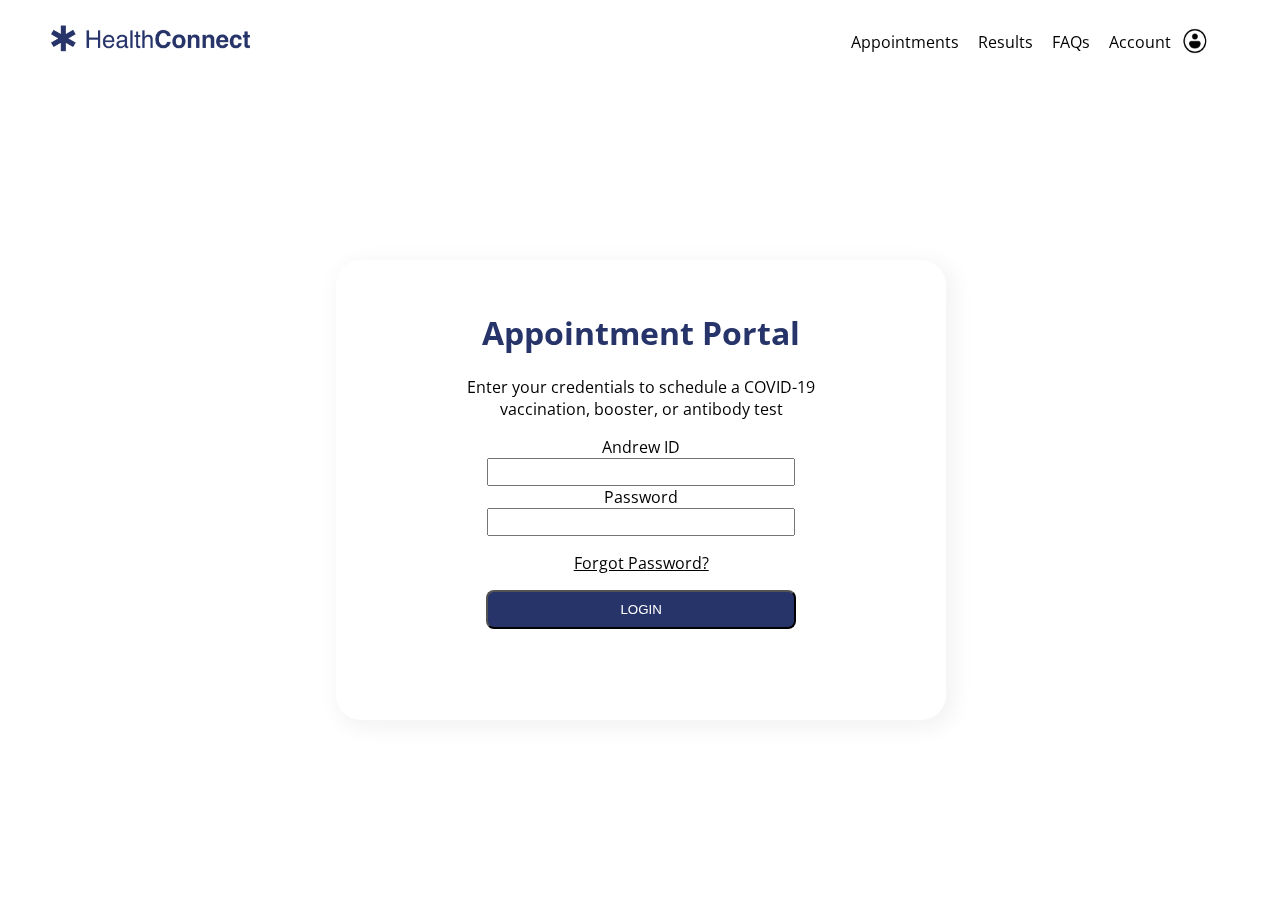
==== index.html @ 1c45d636 "Initial commit, adding files" ====
<!DOCTYPE html>
<html lang="en">
<head>
	<title>HealthConnect Appointment Portal</title>
	<link rel="stylesheet" type="text/css" href="style.css">
	<link rel="preconnect" href="https://fonts.googleapis.com">
	<link rel="preconnect" href="https://fonts.gstatic.com" crossorigin>
	<link href="https://fonts.googleapis.com/css2?family=Open+Sans:wght@300;400;600;700&display=swap" rel="stylesheet">
	<script src="main.js" type="text/javascript"></script>
</head>

<body>
<!--- navogation bar -->
<div class="navigationbar">
	<a href="index.html">
		<img class="logo" src="HealthConnect-Logo.png" alt="HealthConnect Logo" href="index.html">
	</a>
	<div class="navtabs">
		<ul>
			<a href="appointments.html">Appointments</a>
			<a href="results.html">Results</a>
			<a>FAQs</a>
			<a>Account</a>
			<img class="accounticon" alt="account icon" src=account-icon.png >
		</ul>
	</div>
</div>

<!--- login module -->
<div class="login">
	<h1 class="heading">Appointment Portal</h1>
	<p> Enter your credentials to schedule a COVID-19 <br> vaccination, booster, or antibody test</p>
	<form>
		<label for="andrewid">Andrew ID</label><br>
		<input class="logintextfield" type="text" id="andrewid" name=andrewid><br>
		<label for="password">Password</label><br>
		<input class="logintextfield" type="text" id="password" name="password">
		<p class="forgotpassword"> Forgot Password? </p>
		<a href="appointments.html">
			<button class="button" type="button"> LOGIN </button>
		</a>
	</form>

</body>
</html>
---- style.css ----
/* styles for headings, paragraphs, and table data */

h1 {
    color: rgb(39, 52, 105);
    font-family: 'Open Sans', sans-serif;
}

h3 {
    color:  rgb(39, 52, 105);
    font-family: 'Open Sans', sans-serif;
}

h4 {
    font-family: 'Open Sans', sans-serif;
    color:  rgb(109,109,109);
    font-size: 18px;
}

a {
    text-decoration:  none;
    color: black;
}

p {
    font-family: 'Open Sans', sans-serif;
    font-weight: regular;
}

th {
    background-color: rgb(39, 52, 105);
    color: white;
    padding:  7px;
    font-weight:  normal;
}

td {
    border-bottom:  2px solid rgb(244,244,244);
    padding:  7px;
    }

table {
    border-collapse: collapse;
}

/* styles for different classes */

.currentpage {
    font-family: 'Open Sans', sans-serif;
    color: rgb(39, 52, 105);
    font-weight:  bold;
}

.navigationbar {
    font-family: 'Open Sans', sans-serif;
}

.logo {
    width:  244px;
    height:  38px;
    position: fixed; top: 23px;
    padding-left:  40px;
}

.navtabs {
    text-align:  right;
    position: fixed; top:  2px; right:  20px;
    padding-right:  40px;
    word-spacing:  15px;
}

.accounticon {
    width:  30px;
    height:  30px;
    position:  relative; top:  8px; right:  10px;
}

.login {
    text-align:  center;
    font-family: 'Open Sans', sans-serif;
    position:  fixed; top:  60%; left:  54%; margin-top:  -50px; margin-left: -50px;
    transform:  translate(-50%, -50%);
    border-radius:  25px;
    box-shadow:  5px 5px 20px 5px rgb(244,244,244);
    width:  550px;
    height:  400px;
    padding: 30px;
    border:  1px;
}

.button {
    background-color:rgb(39, 52, 105);
    border-radius:  8px;
    padding:  10px 132px;
    color:  white;
}

.formbutton {
    background-color:rgb(39, 52, 105);
    border-radius:  8px;
    padding:  10px 30px;
    color:  white;
    position:  fixed; left:  200px; top: 520px;
}

.formbutton2 {
    background-color:rgb(244, 244, 244);
    color:  black;
    border-radius:  8px;
    padding:  10px 30px;
    position:  absolute; top:  300px;
}

.formbutton3 {
    background-color:rgb(39, 52, 105);
    border-radius:  8px;
    padding:  10px 30px;
    color:  white;
    position:  relative; top:  -196px; left:  750px;
}

.logintextfield {
    width:  300px;
    height:  22px;
}

.header {
    text-align:  center;
    position:  relative; top:  90px;
}

.appointmentheader {
    text-align:  center;
    position:  relative; top:  100px;
}
.searchbar {
    font-family: 'Open Sans', sans-serif;
    position:  relative; top:  130px; left:  20px;
    word-spacing:  2px;
    border: 1px;
    padding: 15px;
    width: 95%;
    height:  100px;
    border-radius:  25px;
    box-shadow:  5px 5px 20px 5px rgb(244,244,244);
}

.searchicons {
    width:  65px;
    height:  20px;
    position:  relative; top:  3px;
}

.searchbutton {
    background-color:rgb(39, 52, 105);
    border-radius:  8px;
    padding:  5px 30px;
    color:  white;
    position:  relative; left:  50px;
}

.upcomingappointments, .resultstable {
    position:  relative; top:  180px; left:  30px;
    width:  95%;
    font-family: 'Open Sans', sans-serif;
    text-align:  left;
}

.viewdetails {
    text-decoration:  underline;
}

.cancelappointment, .forgotpassword {
    text-decoration:  underline;
}

.locationheading, .dateheading,.appointmentformheader {
    font-weight:  bold;
}

.appointmentformheaderconfirmation {
    font-weight:  bold;
    color: rgb(39, 52, 105);
}

.appointmentformheader2 {
    font-weight:  bold;
    position:  relative; top: 30px;
}

.vaccinelocation {
    font-family: 'Open Sans', sans-serif;
    font-weight: normal;
    line-height:  80%;
    position:  relative; top: -10px; left: 0px;
    border: 1px;
    width: 40%;
    height:  200px;
    padding-top: 10px;
    padding-left: 30px;
    border-radius:  25px;
    box-shadow:  5px 5px 20px 5px rgb(244,244,244);
}

.vaccinelocation2 {
    font-family: 'Open Sans', sans-serif;
    font-weight: normal;
    line-height:  80%;
    position:  relative; bottom:  220px; left: 500px;
    border: 1px;
    width: 40%;
    height:  200px;
    padding-top: 10px;
    padding-left: 30px;
    border-radius:  25px;
    box-shadow:  5px 5px 20px 5px rgb(244,244,244);
}

.goback {
    font-family: 'Open Sans', sans-serif;
    position:  relative; top:  70px; left:  45px;
}

.backbuttonicon {
    position:  relative; top:  5px; right:  5px;
}

.appointmentinformation {
    font-family: 'Open Sans', sans-serif;
    position:  relative; top:  90px; left:  120px;
    border: 1px;
    padding: 60px;
    width: 70%;
    height:  400px;
    border-radius:  25px;
    box-shadow:  5px 5px 20px 5px rgb(244,244,244);
}

.tcsmap {
    position:  absolute; top:  60px; left:  550px;
    width:  400px;
    height:  400px;
}

.resultsheading {
    position:  relative; top:  130px; left:  40px;
}

.schedappointment {
    position: relative; top:  200px; left: 40px;
}

.appointmentformpageheader {
    text-align:  center;
    position:  relative; top:  90px;
}

.progressbar {
    width: 407px;
    height:  51px;
}

.appointmentforminformation {
    font-family: 'Open Sans', sans-serif;
    position:  relative; top:  100px; left:  140px;
    border: 1px;
    padding:  5px 50px;
    width: 70%;
    height:  380px;
    border-radius:  25px;
    box-shadow:  5px 5px 20px 5px rgb(244,244,244);
}

.appointmentforminformation2 {
    font-family: 'Open Sans', sans-serif;
    position:  relative; top:  100px; left:  140px;
    border: 1px;
    padding:  5px 50px;
    width: 70%;
    height:  380px;
    border-radius:  25px;
    box-shadow:  5px 5px 20px 5px rgb(244,244,244);
}
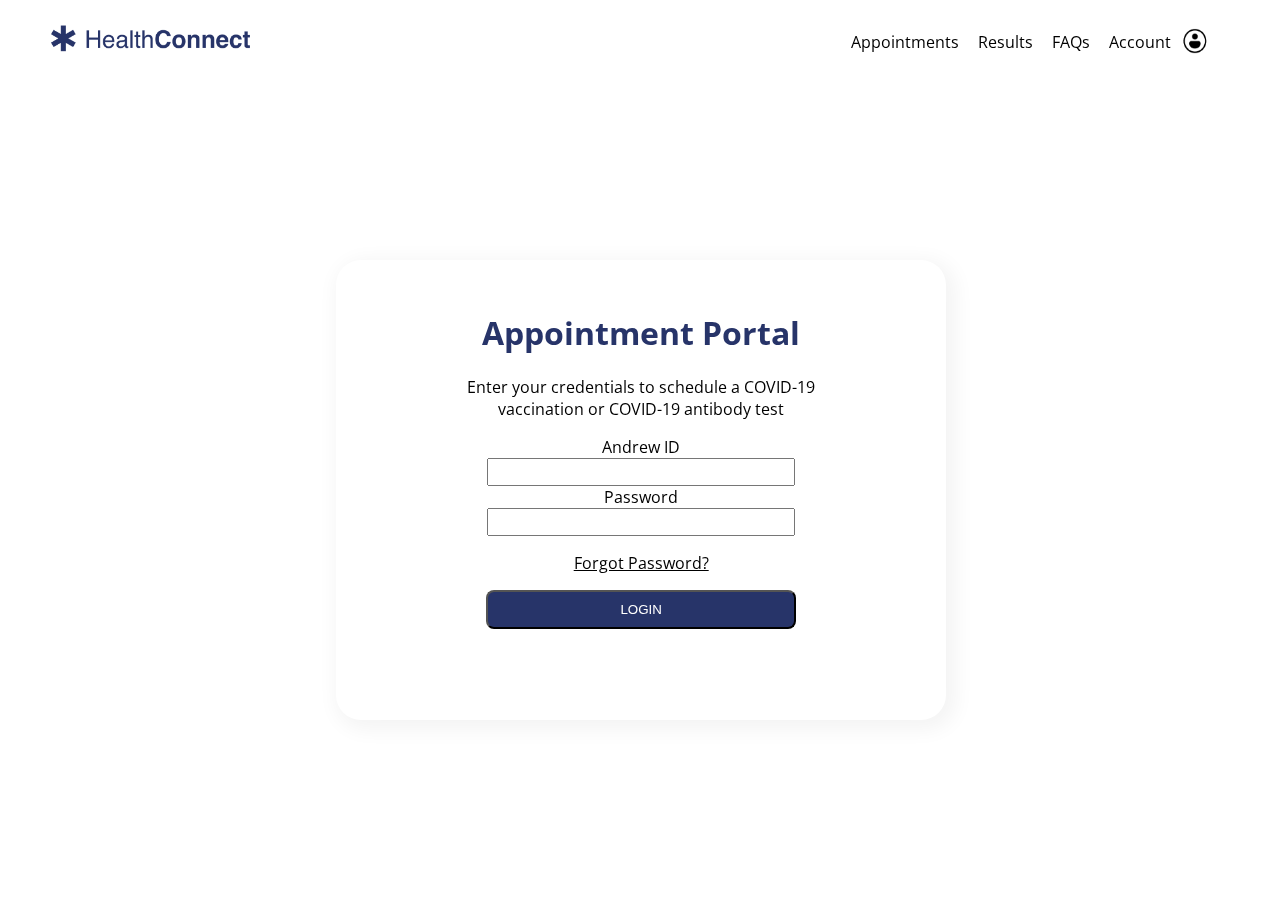
==== commit c4a2f1c5: "making edits to appointment type confirmations" ====
--- a/index.html
+++ b/index.html
@@ -29,7 +29,7 @@
 <!--- login module -->
 <div class="login">
 	<h1 class="heading">Appointment Portal</h1>
-	<p> Enter your credentials to schedule a COVID-19 <br> vaccination, booster, or antibody test</p>
+	<p> Enter your credentials to schedule a COVID-19 <br> vaccination or COVID-19 antibody test</p>
 	<form>
 		<label for="andrewid">Andrew ID</label><br>
 		<input class="logintextfield" type="text" id="andrewid" name=andrewid><br>
--- a/style.css
+++ b/style.css
@@ -99,7 +99,7 @@
     border-radius:  8px;
     padding:  10px 30px;
     color:  white;
-    position:  fixed; left:  200px; top: 520px;
+    position:  fixed; left:  200px; top: 530px;
 }
 
 .formbutton2 {
@@ -173,7 +173,7 @@
     text-decoration:  underline;
 }
 
-.locationheading, .dateheading,.appointmentformheader {
+.locationheading, .dateheading,.appointmentformheader, .brandheading {
     font-weight:  bold;
 }
 
@@ -265,7 +265,7 @@
     border: 1px;
     padding:  5px 50px;
     width: 70%;
-    height:  380px;
+    height:  430px;
     border-radius:  25px;
     box-shadow:  5px 5px 20px 5px rgb(244,244,244);
 }
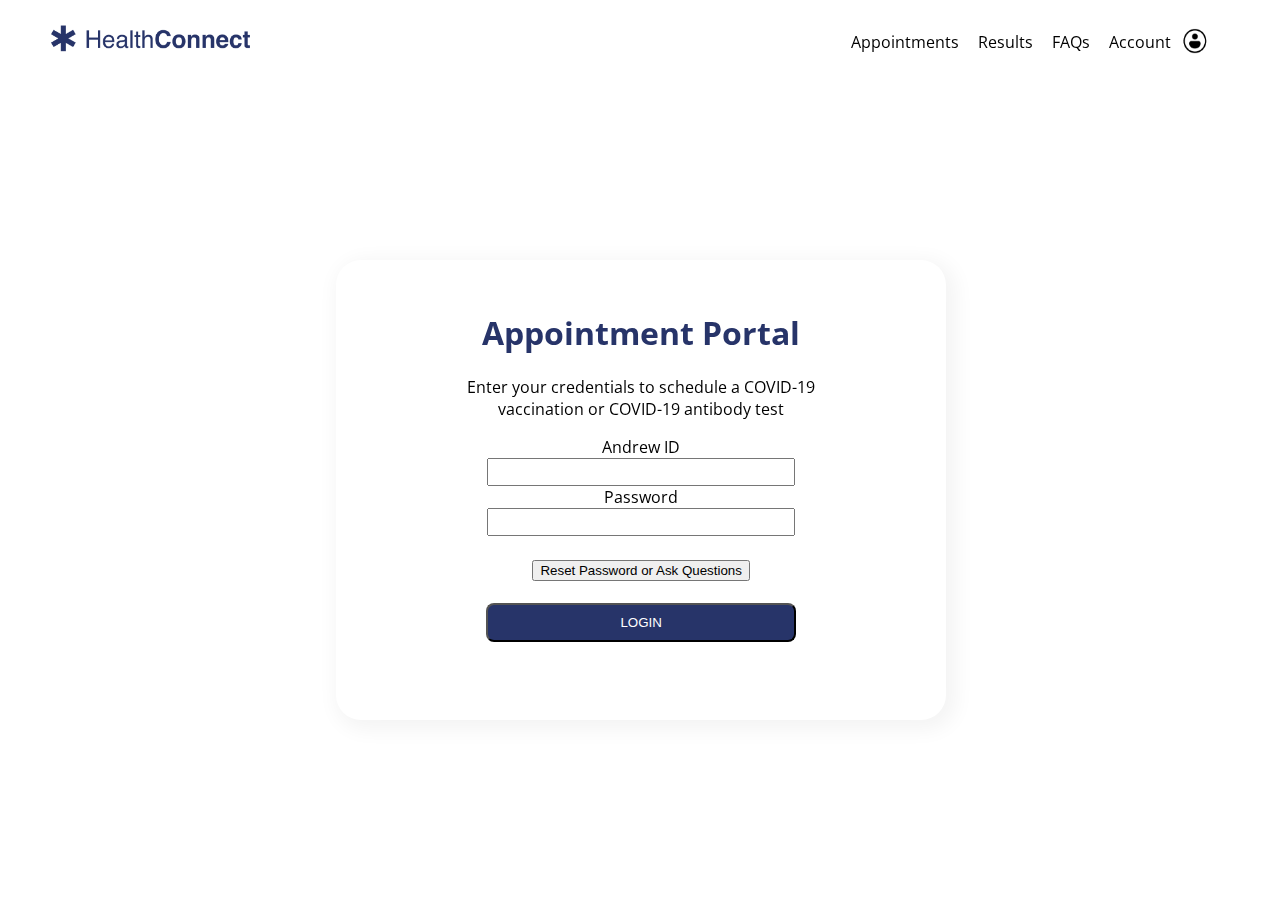
==== commit a84598de: "adding readme file information and changes to js functions" ====
--- a/index.html
+++ b/index.html
@@ -34,8 +34,8 @@
 		<label for="andrewid">Andrew ID</label><br>
 		<input class="logintextfield" type="text" id="andrewid" name=andrewid><br>
 		<label for="password">Password</label><br>
-		<input class="logintextfield" type="text" id="password" name="password">
-		<p class="forgotpassword"> Forgot Password? </p>
+		<input class="logintextfield" type="text" id="password" name="password"><br><br>
+    	<button type=button onclick="emailfaq()">Reset Password or Ask Questions</button><br><br>
 		<a href="appointments.html">
 			<button class="button" type="button"> LOGIN </button>
 		</a>
--- a/style.css
+++ b/style.css
@@ -21,7 +21,7 @@
     color: black;
 }
 
-p {
+p, span {
     font-family: 'Open Sans', sans-serif;
     font-weight: regular;
 }
@@ -159,7 +159,7 @@
 }
 
 .upcomingappointments, .resultstable {
-    position:  relative; top:  180px; left:  30px;
+    position:  fixed; top:  450px; left:  30px;
     width:  95%;
     font-family: 'Open Sans', sans-serif;
     text-align:  left;
@@ -169,7 +169,7 @@
     text-decoration:  underline;
 }
 
-.cancelappointment, .forgotpassword {
+.forgotpassword {
     text-decoration:  underline;
 }
 
@@ -281,4 +281,29 @@
     box-shadow:  5px 5px 20px 5px rgb(244,244,244);
 }
 
-
+.newappointment {
+    position: relative; top:  210px; left:  25px;
+    display:  inline-block;
+}
+
+.newappointment p {
+    text-align: inline-block;
+}
+
+.dosetimetable {
+    position: fixed; top: 503px; left:  170px;
+}
+
+.dosebrandtable {
+    position: fixed; top: 503px; left:  280px;
+}
+
+.doselocationtable {
+    position: fixed; top: 503px; left:  650px;
+}
+
+.detailappointmenttable {
+    position: fixed; top: 503px; left:  835px;
+}
+
+
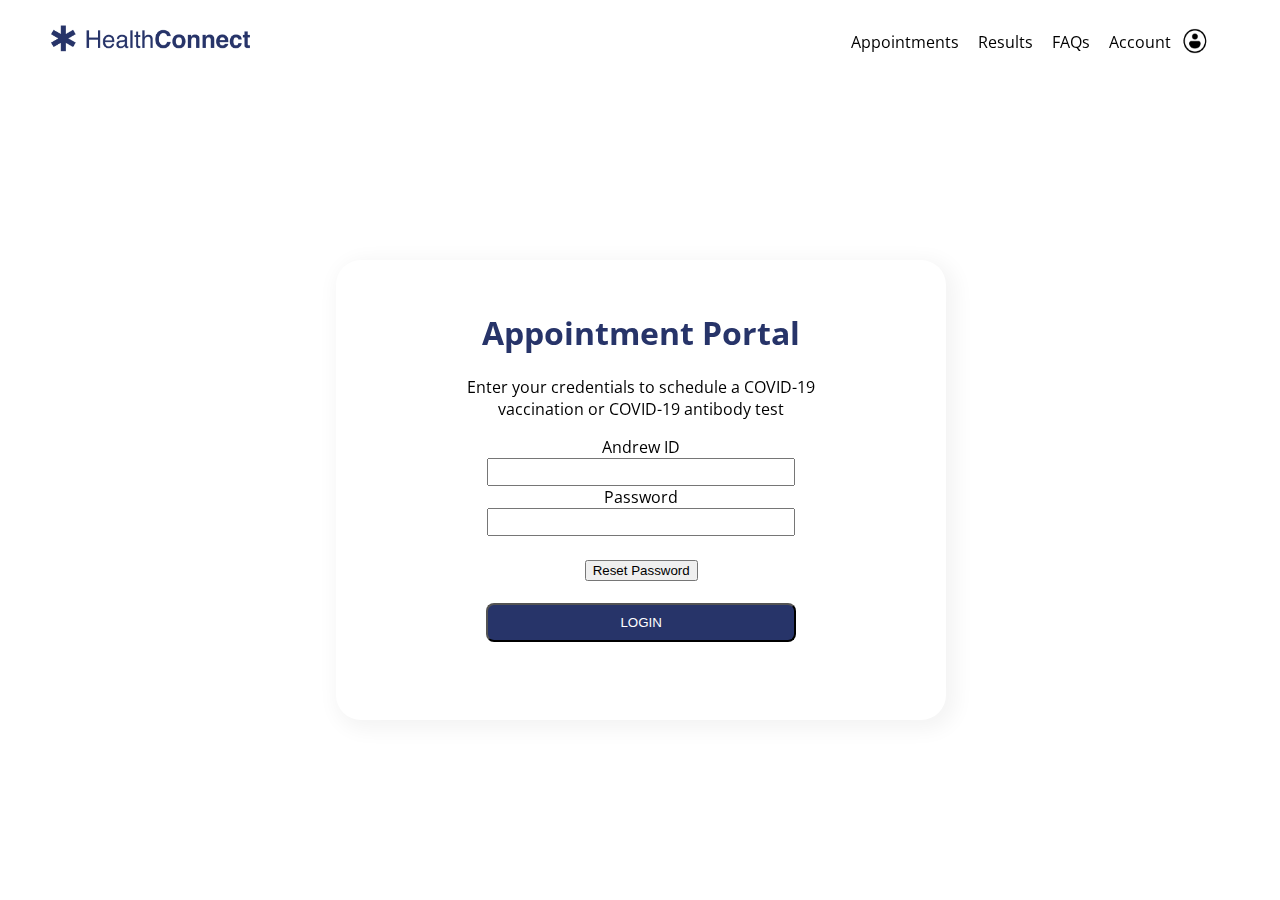
==== commit e3ffb7bf: "adding changes to forgot password functionality" ====
--- a/index.html
+++ b/index.html
@@ -13,7 +13,7 @@
 <!--- navogation bar -->
 <div class="navigationbar">
 	<a href="index.html">
-		<img class="logo" src="HealthConnect-Logo.png" alt="HealthConnect Logo" href="index.html">
+		<img class="logo" src="Assets/HealthConnect-Logo.png" alt="HealthConnect Logo" href="index.html">
 	</a>
 	<div class="navtabs">
 		<ul>
@@ -21,7 +21,7 @@
 			<a href="results.html">Results</a>
 			<a>FAQs</a>
 			<a>Account</a>
-			<img class="accounticon" alt="account icon" src=account-icon.png >
+			<img class="accounticon" alt="account icon" src=Assets/account-icon.png >
 		</ul>
 	</div>
 </div>
@@ -35,7 +35,7 @@
 		<input class="logintextfield" type="text" id="andrewid" name=andrewid><br>
 		<label for="password">Password</label><br>
 		<input class="logintextfield" type="text" id="password" name="password"><br><br>
-    	<button type=button onclick="emailfaq()">Reset Password or Ask Questions</button><br><br>
+    	<button type=button onclick="emailfaq()">Reset Password</button><br><br>
 		<a href="appointments.html">
 			<button class="button" type="button"> LOGIN </button>
 		</a>
